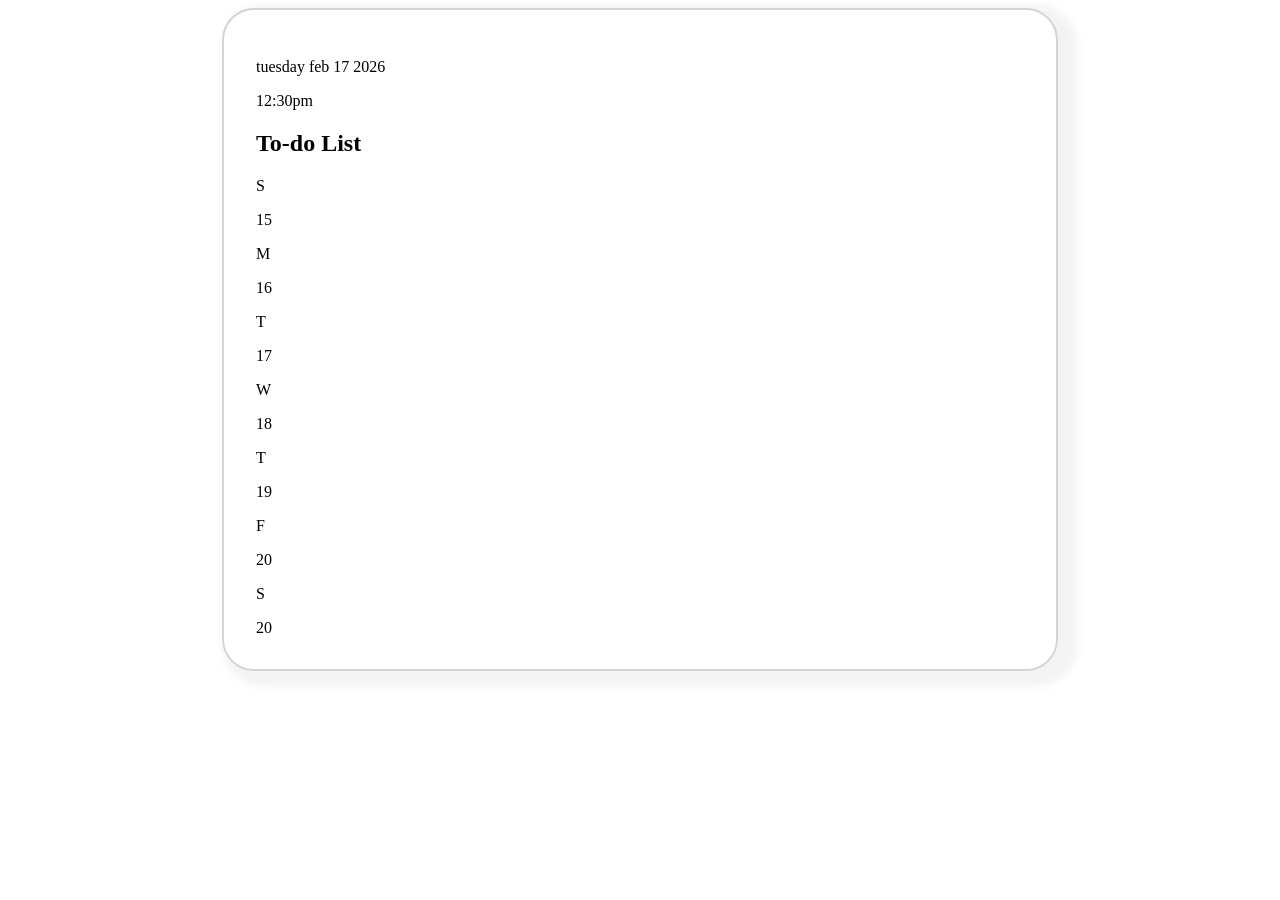
==== tudu/tudu.html @ 529dac39 "create structure for todo list" ====
<!DOCTYPE html>
<html lang="en">

<head>
    <meta charset="UTF-8">
    <meta name="viewport" content="width=device-width, initial-scale=1.0">
    <title>Document</title>
    <style>

        #all-content{
            display:flex;
            justify-content: center;
            align-items: center;
        }
       .tudu-container{
        border:2px solid rgb(212, 212, 212);
        border-radius: 2rem;
        box-shadow: 10px 6px 9px 9px rgb(220 213 213 / 30%);
        padding:2rem;
        width: 768px;
        height: fit-content;
       
       }
    </style>
</head>

<body>
    <section id="all-content">
        <div class="tudu-container">
            <div class="tudu-head">
                <div class="head1">
                    <p>tuesday feb 17 2026</p>
                </div>
                <div class="head1">
                    <p>12:30pm</p>
                </div>
            </div>

            <div class="tudu-heading">
                <h1>
                    To-do List
                </h1>
            </div>

            <!-- sunday -->
            <div class="days-and-date">
                <div class="sub-con">
                    <div class="days">
                        <p>
                            S
                        </p>
                    </div>
                    <div class="date">
                        15
                    </div>
                </div>
            </div>

            <!-- monday -->
            <div class="days-and-date">
                <div class="sub-con">
                    <div class="days">
                        <p>
                            M
                        </p>
                    </div>
                    <div class="date">
                        16
                    </div>
                </div>
            </div>

            <!-- tuesday -->
            <div class="days-and-date">
                <div class="sub-con">
                    <div class="days">
                        <p>
                            T
                        </p>
                    </div>
                    <div class="date">
                        17
                    </div>
                </div>
            </div>

            <!-- wednesday -->
            <div class="days-and-date">
                <div class="sub-con">
                    <div class="days">
                        <p>
                            W
                        </p>
                    </div>
                    <div class="date">
                        18
                    </div>
                </div>
            </div>



            <div class="days-and-date">
                <div class="sub-con">
                    <div class="days">
                        <p>
                            T
                        </p>
                    </div>
                    <div class="date">
                        19
                    </div>
                </div>
            </div>



            <div class="days-and-date">
                <div class="sub-con">
                    <div class="days">
                        <p>
                            F
                        </p>
                    </div>
                    <div class="date">
                        20
                    </div>
                </div>
            </div>

            <div class="days-and-date">
                <div class="sub-con">
                    <div class="days">
                        <p>
                            S
                        </p>
                    </div>
                    <div class="date">
                        20
                    </div>
                </div>
            </div>







        </div>
    </section>
</body>

</html>
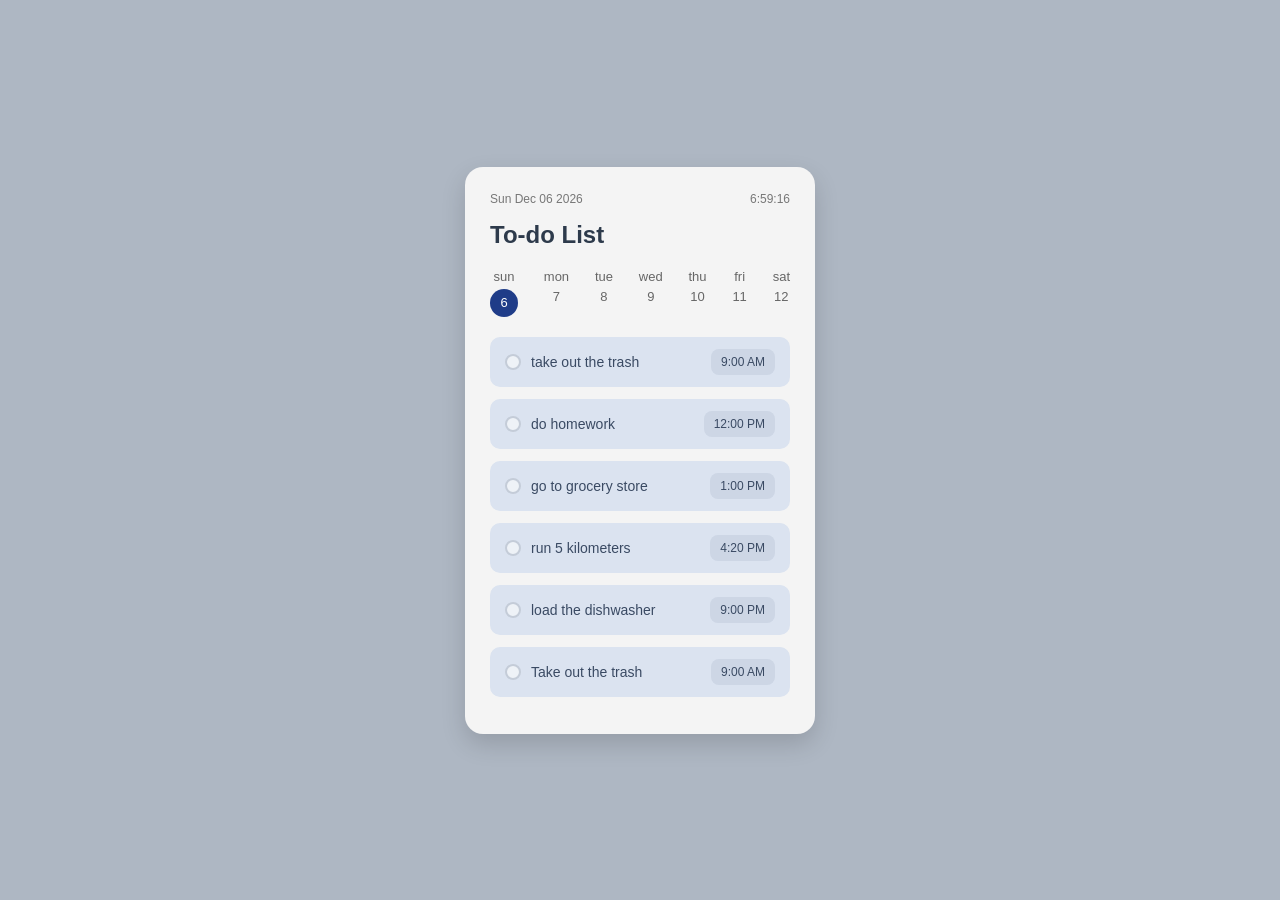
==== commit 9638d6d4: "add  complete and check" ====
--- a/tudu/tudu.html
+++ b/tudu/tudu.html
@@ -3,152 +3,266 @@
 
 <head>
     <meta charset="UTF-8">
-    <meta name="viewport" content="width=device-width, initial-scale=1.0">
-    <title>Document</title>
+    <title>To-do List UI</title>
     <style>
-
-        #all-content{
-            display:flex;
+        * {
+            margin: 0;
+            padding: 0;
+            box-sizing: border-box;
+            font-family: "Segoe UI", sans-serif;
+        }
+
+        body {
+            background: #aeb7c3;
+            display: flex;
             justify-content: center;
             align-items: center;
-        }
-       .tudu-container{
-        border:2px solid rgb(212, 212, 212);
-        border-radius: 2rem;
-        box-shadow: 10px 6px 9px 9px rgb(220 213 213 / 30%);
-        padding:2rem;
-        width: 768px;
-        height: fit-content;
-       
-       }
+            height: 100vh;
+        }
+
+        .wrapper {
+            width: 350px;
+        }
+
+        .card {
+            background: #f4f4f4;
+            padding: 25px;
+            border-radius: 18px;
+            box-shadow: 0 10px 25px rgba(0, 0, 0, 0.15);
+        }
+
+        .top {
+            display: flex;
+            justify-content: space-between;
+            font-size: 12px;
+            color: #777;
+            margin-bottom: 15px;
+        }
+
+        h2 {
+            margin-bottom: 20px;
+            color: #2d3a4b;
+        }
+
+        .week {
+            display: flex;
+            justify-content: space-between;
+            margin-bottom: 20px;
+            text-align: center;
+            font-size: 13px;
+            color: #666;
+        }
+
+        .day span {
+            display: inline-block;
+            margin-top: 5px;
+        }
+
+        .day .active {
+            background: #1f3c88;
+            color: white;
+            width: 28px;
+            height: 28px;
+            line-height: 28px;
+            border-radius: 50%;
+        }
+
+        .task {
+            display: flex;
+            justify-content: space-between;
+            align-items: center;
+            background: #dbe3f0;
+            padding: 12px 15px;
+            border-radius: 10px;
+            margin-bottom: 12px;
+            font-size: 14px;
+            color: #3a4a63;
+        }
+
+        .task .left {
+            display: flex;
+            align-items: center;
+            gap: 10px;
+        }
+
+        .circle {
+            width: 16px;
+            height: 16px;
+            border-radius: 50%;
+            background: #eef2f7;
+            border: 2px solid #c4ccd8;
+        }
+
+        .check {
+            width: 18px;
+            height: 18px;
+            background: #1db954;
+            color: white;
+            font-size: 12px;
+            display: flex;
+            align-items: center;
+            justify-content: center;
+            border-radius: 50%;
+        }
+
+        .check::before {
+            content: "✓";
+        }
+
+        .animation {
+           
+        }
+
+        .completed {
+            opacity: 0.7;
+            text-decoration: line-through;
+        }
+
+        .time-box {
+            background: #cdd6e5;
+            padding: 6px 10px;
+            border-radius: 8px;
+            font-size: 12px;
+        }
     </style>
 </head>
 
 <body>
-    <section id="all-content">
-        <div class="tudu-container">
-            <div class="tudu-head">
-                <div class="head1">
-                    <p>tuesday feb 17 2026</p>
-                </div>
-                <div class="head1">
-                    <p>12:30pm</p>
-                </div>
-            </div>
-
-            <div class="tudu-heading">
-                <h1>
-                    To-do List
-                </h1>
-            </div>
-
-            <!-- sunday -->
-            <div class="days-and-date">
-                <div class="sub-con">
-                    <div class="days">
-                        <p>
-                            S
-                        </p>
-                    </div>
-                    <div class="date">
-                        15
-                    </div>
-                </div>
-            </div>
-
-            <!-- monday -->
-            <div class="days-and-date">
-                <div class="sub-con">
-                    <div class="days">
-                        <p>
-                            M
-                        </p>
-                    </div>
-                    <div class="date">
-                        16
-                    </div>
-                </div>
-            </div>
-
-            <!-- tuesday -->
-            <div class="days-and-date">
-                <div class="sub-con">
-                    <div class="days">
-                        <p>
-                            T
-                        </p>
-                    </div>
-                    <div class="date">
-                        17
-                    </div>
-                </div>
-            </div>
-
-            <!-- wednesday -->
-            <div class="days-and-date">
-                <div class="sub-con">
-                    <div class="days">
-                        <p>
-                            W
-                        </p>
-                    </div>
-                    <div class="date">
-                        18
-                    </div>
-                </div>
-            </div>
-
-
-
-            <div class="days-and-date">
-                <div class="sub-con">
-                    <div class="days">
-                        <p>
-                            T
-                        </p>
-                    </div>
-                    <div class="date">
-                        19
-                    </div>
-                </div>
-            </div>
-
-
-
-            <div class="days-and-date">
-                <div class="sub-con">
-                    <div class="days">
-                        <p>
-                            F
-                        </p>
-                    </div>
-                    <div class="date">
-                        20
-                    </div>
-                </div>
-            </div>
-
-            <div class="days-and-date">
-                <div class="sub-con">
-                    <div class="days">
-                        <p>
-                            S
-                        </p>
-                    </div>
-                    <div class="date">
-                        20
-                    </div>
-                </div>
-            </div>
-
-
-
-
-
-
+
+    <div class="wrapper">
+        <div class="card">
+
+            <div class="top">
+                <div class="date">Tue Jan 18 2022</div>
+                <div class="time">1:06:15 PM</div>
+            </div>
+
+            <h2>To-do List</h2>
+
+            <div class="week">
+                <div class="day">sun<br><span class=d-date>24</span></div>
+                <div class="day">mon<br><span class=d-date>25</span></div>
+                <div class="day">tue<br><span class=d-date>26</span></div>
+                <div class="day">wed<br><span class=d-date>27</span></div>
+                <div class="day">thu<br><span class=d-date>28</span></div>
+                <div class="day">fri<br><span class=d-date>29</span></div>
+                <div class="day">sat<br><span class=d-date>30</span></div>
+            </div>
+
+
+            <div class="task">
+                <div class="left">
+                    <span class="circle"></span>
+                    take out the trash
+                </div>
+                <div class="time-box">9:00 AM</div>
+            </div>
+
+            <div class="task">
+                <div class="left">
+                    <span class="circle"></span>
+                    do homework
+                </div>
+                <div class="time-box">12:00 PM</div>
+            </div>
+
+            <div class="task">
+                <div class="left">
+                    <span class="circle"></span>
+                    go to grocery store
+                </div>
+                <div class="time-box">1:00 PM</div>
+            </div>
+
+            <div class="task">
+                <div class="left">
+                    <span class="circle"></span>
+                    run 5 kilometers
+                </div>
+                <div class="time-box">4:20 PM</div>
+            </div>
+
+            <div class="task">
+                <div class="left">
+                    <span class="circle"></span>
+                    load the dishwasher
+                </div>
+                <div class="time-box">9:00 PM</div>
+            </div>
+
+            <div class="task">
+                <div class="left">
+                    <span class="circle"></span>
+                    Take out the trash
+                </div>
+                <div class="time-box">9:00 AM</div>
+            </div>
 
         </div>
-    </section>
+    </div>
+    <script>
+        let topdate = document.querySelector(".date");
+        topdate.innerHTML = new Date().toDateString();
+
+        let h = new Date().getHours();
+        let m = new Date().getMinutes();
+        let s = new Date().getSeconds();
+        let toptime = h + ":" + m + ":" + s;
+        document.querySelector(".time").innerHTML = toptime;
+
+
+
+        // let date =document.querySelector(".d-date");
+
+        // date = new Map([
+
+        let days = document.querySelectorAll(".day");
+        let today = new Date();
+        let currentday = today.getDay();
+        days.forEach((day, index) => {
+            let todaydate = day.querySelector(".d-date");
+            tempdate = new Date();
+            tempdate.setDate(today.getDate() - currentday + index);
+            todaydate.textContent = tempdate.getDate();
+
+            if (currentday == index) {
+                todaydate.classList.add("active");
+
+            }
+            else {
+                todaydate.classList.remove("active");
+            }
+        });
+
+
+        let tasks = document.querySelectorAll(".task");
+        tasks.forEach(function (task) {
+
+            task.addEventListener("click", function () {
+                let circle = task.querySelector(".circle");
+
+                if (!task.classList.contains("completed")) {
+                    task.classList.add("completed");
+                    circle.classList.add("check");
+                  
+                }
+
+                else {
+                    task.classList.remove("completed");
+                    circle.classList.remove("check");
+                    
+                }
+            });
+        });
+
+
+
+
+
+
+    </script>
+
 </body>
 
+
 </html>
